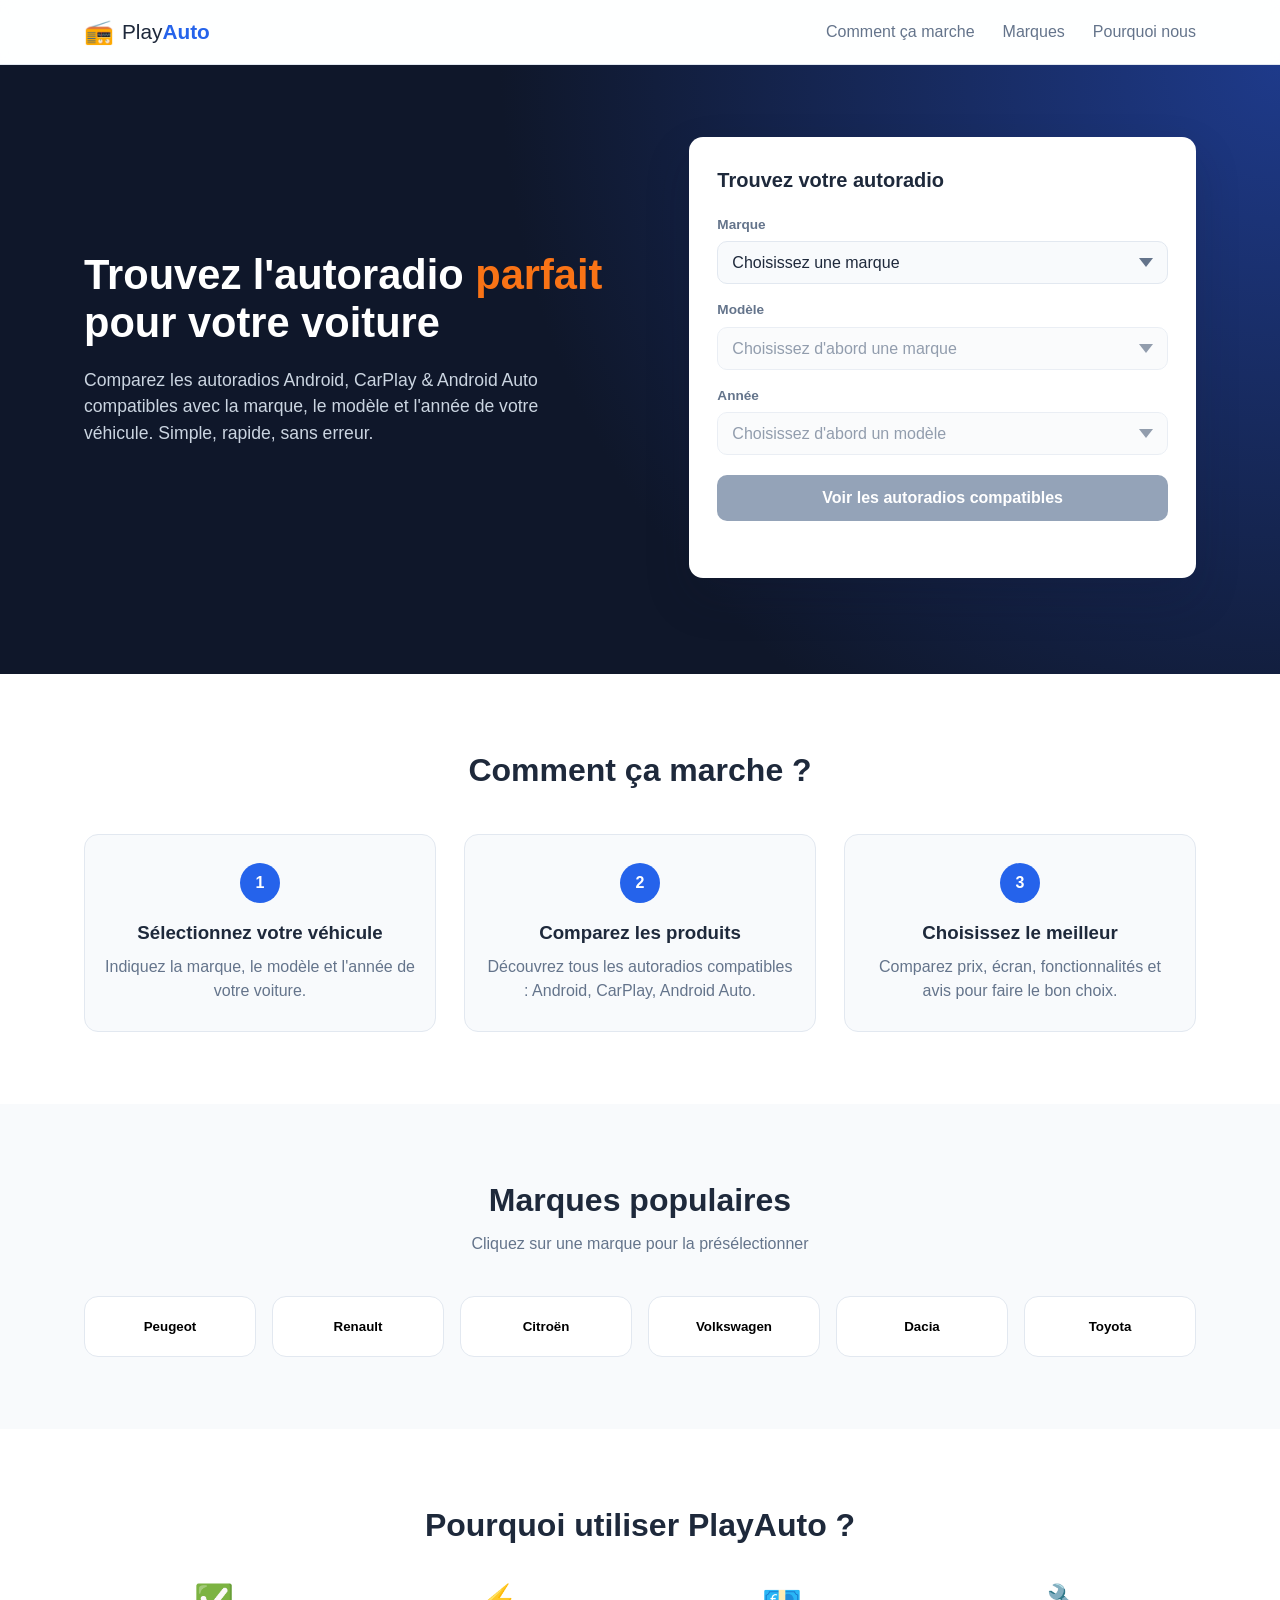
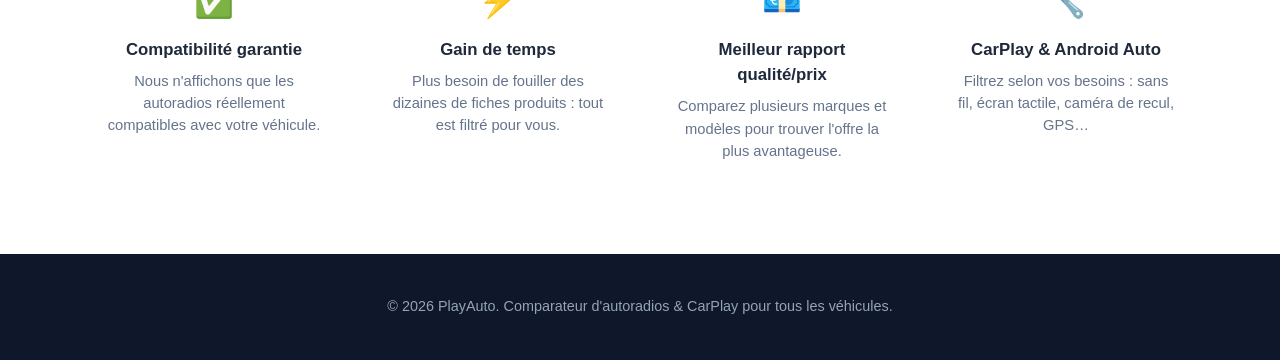
==== index.html @ 62241ee6 "Ajoute la page d'accueil du comparateur d'autoradios/CarPlay Sélecteur en cascade marque/modèle/anné" ====
<!DOCTYPE html>
<html lang="fr">
<head>
  <meta charset="UTF-8">
  <meta name="viewport" content="width=device-width, initial-scale=1.0">
  <title>PlayAuto – Comparateur d'autoradios & CarPlay</title>
  <meta name="description" content="Trouvez l'autoradio Android ou CarPlay compatible avec votre véhicule en quelques clics. Sélectionnez votre marque, modèle et année.">
  <link rel="stylesheet" href="css/style.css">
</head>
<body>

  <header class="site-header">
    <div class="container header-inner">
      <a href="index.html" class="logo">
        <span class="logo-icon">📻</span>
        <span>Play<strong>Auto</strong></span>
      </a>
      <nav class="main-nav">
        <a href="#comment-ca-marche">Comment ça marche</a>
        <a href="#marques">Marques</a>
        <a href="#pourquoi">Pourquoi nous</a>
      </nav>
    </div>
  </header>

  <main>
    <!-- HERO + SELECTEUR -->
    <section class="hero">
      <div class="container hero-inner">
        <div class="hero-text">
          <h1>Trouvez l'autoradio <span class="accent">parfait</span> pour votre voiture</h1>
          <p class="hero-subtitle">
            Comparez les autoradios Android, CarPlay &amp; Android Auto compatibles
            avec la marque, le modèle et l'année de votre véhicule. Simple, rapide, sans erreur.
          </p>
        </div>

        <form id="vehicle-form" class="selector-card" autocomplete="off">
          <h2 class="selector-title">Trouvez votre autoradio</h2>

          <div class="field">
            <label for="brand-select">Marque</label>
            <select id="brand-select" required>
              <option value="" disabled selected>Choisissez une marque</option>
            </select>
          </div>

          <div class="field">
            <label for="model-select">Modèle</label>
            <select id="model-select" required disabled>
              <option value="" disabled selected>Choisissez d'abord une marque</option>
            </select>
          </div>

          <div class="field">
            <label for="year-select">Année</label>
            <select id="year-select" required disabled>
              <option value="" disabled selected>Choisissez d'abord un modèle</option>
            </select>
          </div>

          <button type="submit" class="btn-primary" id="submit-btn" disabled>
            Voir les autoradios compatibles
          </button>
          <p class="form-hint" id="form-hint"></p>
        </form>
      </div>
    </section>

    <!-- COMMENT CA MARCHE -->
    <section id="comment-ca-marche" class="how-it-works">
      <div class="container">
        <h2 class="section-title">Comment ça marche ?</h2>
        <div class="steps">
          <div class="step">
            <div class="step-number">1</div>
            <h3>Sélectionnez votre véhicule</h3>
            <p>Indiquez la marque, le modèle et l'année de votre voiture.</p>
          </div>
          <div class="step">
            <div class="step-number">2</div>
            <h3>Comparez les produits</h3>
            <p>Découvrez tous les autoradios compatibles : Android, CarPlay, Android Auto.</p>
          </div>
          <div class="step">
            <div class="step-number">3</div>
            <h3>Choisissez le meilleur</h3>
            <p>Comparez prix, écran, fonctionnalités et avis pour faire le bon choix.</p>
          </div>
        </div>
      </div>
    </section>

    <!-- MARQUES POPULAIRES -->
    <section id="marques" class="brands">
      <div class="container">
        <h2 class="section-title">Marques populaires</h2>
        <p class="section-subtitle">Cliquez sur une marque pour la présélectionner</p>
        <div class="brand-grid" id="brand-grid"></div>
      </div>
    </section>

    <!-- POURQUOI NOUS -->
    <section id="pourquoi" class="why-us">
      <div class="container">
        <h2 class="section-title">Pourquoi utiliser PlayAuto ?</h2>
        <div class="feature-grid">
          <div class="feature">
            <span class="feature-icon">✅</span>
            <h3>Compatibilité garantie</h3>
            <p>Nous n'affichons que les autoradios réellement compatibles avec votre véhicule.</p>
          </div>
          <div class="feature">
            <span class="feature-icon">⚡</span>
            <h3>Gain de temps</h3>
            <p>Plus besoin de fouiller des dizaines de fiches produits : tout est filtré pour vous.</p>
          </div>
          <div class="feature">
            <span class="feature-icon">💶</span>
            <h3>Meilleur rapport qualité/prix</h3>
            <p>Comparez plusieurs marques et modèles pour trouver l'offre la plus avantageuse.</p>
          </div>
          <div class="feature">
            <span class="feature-icon">🔧</span>
            <h3>CarPlay & Android Auto</h3>
            <p>Filtrez selon vos besoins : sans fil, écran tactile, caméra de recul, GPS…</p>
          </div>
        </div>
      </div>
    </section>
  </main>

  <footer class="site-footer">
    <div class="container">
      <p>&copy; <span id="year"></span> PlayAuto. Comparateur d'autoradios & CarPlay pour tous les véhicules.</p>
    </div>
  </footer>

  <script src="js/data.js"></script>
  <script src="js/main.js"></script>
</body>
</html>
---- css/style.css ----
:root {
  --color-bg: #0f172a;
  --color-bg-light: #f8fafc;
  --color-primary: #2563eb;
  --color-primary-dark: #1d4ed8;
  --color-accent: #f97316;
  --color-text: #1e293b;
  --color-text-light: #64748b;
  --color-border: #e2e8f0;
  --color-white: #ffffff;
  --radius: 14px;
  --shadow: 0 10px 30px rgba(15, 23, 42, 0.08);
  --shadow-lg: 0 20px 45px rgba(15, 23, 42, 0.18);
  --max-width: 1160px;
}

* {
  box-sizing: border-box;
}

html {
  scroll-behavior: smooth;
}

body {
  margin: 0;
  font-family: "Segoe UI", Roboto, Helvetica, Arial, sans-serif;
  color: var(--color-text);
  background: var(--color-bg-light);
  line-height: 1.5;
}

.container {
  max-width: var(--max-width);
  margin: 0 auto;
  padding: 0 24px;
}

a {
  color: inherit;
  text-decoration: none;
}

/* ---------- HEADER ---------- */
.site-header {
  position: sticky;
  top: 0;
  z-index: 50;
  background: rgba(255, 255, 255, 0.85);
  backdrop-filter: blur(8px);
  border-bottom: 1px solid var(--color-border);
}

.header-inner {
  display: flex;
  align-items: center;
  justify-content: space-between;
  padding-top: 14px;
  padding-bottom: 14px;
}

.logo {
  display: flex;
  align-items: center;
  gap: 8px;
  font-size: 1.3rem;
  color: var(--color-text);
}

.logo strong {
  color: var(--color-primary);
}

.logo-icon {
  font-size: 1.5rem;
}

.main-nav {
  display: flex;
  gap: 28px;
}

.main-nav a {
  font-weight: 500;
  color: var(--color-text-light);
  transition: color 0.2s;
}

.main-nav a:hover {
  color: var(--color-primary);
}

/* ---------- HERO ---------- */
.hero {
  background: radial-gradient(circle at top right, #1e3a8a 0%, #0f172a 55%, #0f172a 100%);
  color: var(--color-white);
  padding: 72px 0 96px;
}

.hero-inner {
  display: grid;
  grid-template-columns: 1.1fr 1fr;
  gap: 48px;
  align-items: center;
}

.hero-text h1 {
  font-size: 2.6rem;
  line-height: 1.15;
  margin: 0 0 20px;
}

.accent {
  color: var(--color-accent);
}

.hero-subtitle {
  font-size: 1.1rem;
  color: #cbd5e1;
  max-width: 480px;
}

/* ---------- SELECTOR CARD ---------- */
.selector-card {
  background: var(--color-white);
  color: var(--color-text);
  border-radius: var(--radius);
  padding: 28px;
  box-shadow: var(--shadow-lg);
  display: flex;
  flex-direction: column;
  gap: 16px;
}

.selector-title {
  margin: 0 0 4px;
  font-size: 1.25rem;
}

.field {
  display: flex;
  flex-direction: column;
  gap: 6px;
}

.field label {
  font-size: 0.85rem;
  font-weight: 600;
  color: var(--color-text-light);
}

.field select {
  padding: 12px 14px;
  border-radius: 10px;
  border: 1.5px solid var(--color-border);
  font-size: 1rem;
  background: var(--color-bg-light);
  color: var(--color-text);
  appearance: none;
  background-image: url("data:image/svg+xml,%3Csvg xmlns='http://www.w3.org/2000/svg' width='14' height='9' viewBox='0 0 14 9'%3E%3Cpath fill='%2364748b' d='M7 9 0 0h14z'/%3E%3C/svg%3E");
  background-repeat: no-repeat;
  background-position: right 14px center;
  transition: border-color 0.2s;
}

.field select:focus {
  outline: none;
  border-color: var(--color-primary);
}

.field select:disabled {
  color: var(--color-text-light);
  cursor: not-allowed;
  opacity: 0.7;
}

.btn-primary {
  margin-top: 4px;
  padding: 14px 20px;
  border: none;
  border-radius: 10px;
  background: var(--color-primary);
  color: var(--color-white);
  font-size: 1rem;
  font-weight: 600;
  cursor: pointer;
  transition: background 0.2s, transform 0.1s;
}

.btn-primary:hover:not(:disabled) {
  background: var(--color-primary-dark);
}

.btn-primary:active:not(:disabled) {
  transform: scale(0.99);
}

.btn-primary:disabled {
  background: #94a3b8;
  cursor: not-allowed;
}

.form-hint {
  margin: 0;
  font-size: 0.8rem;
  color: var(--color-text-light);
  min-height: 1em;
}

/* ---------- SECTIONS COMMUNES ---------- */
section {
  padding: 72px 0;
}

.section-title {
  text-align: center;
  font-size: 2rem;
  margin: 0 0 8px;
}

.section-subtitle {
  text-align: center;
  color: var(--color-text-light);
  margin: 0 0 40px;
}

/* ---------- HOW IT WORKS ---------- */
.how-it-works {
  background: var(--color-white);
}

.steps {
  display: grid;
  grid-template-columns: repeat(3, 1fr);
  gap: 28px;
  margin-top: 40px;
}

.step {
  text-align: center;
  padding: 28px 20px;
  border-radius: var(--radius);
  background: var(--color-bg-light);
  border: 1px solid var(--color-border);
}

.step-number {
  width: 40px;
  height: 40px;
  margin: 0 auto 16px;
  border-radius: 50%;
  background: var(--color-primary);
  color: var(--color-white);
  display: flex;
  align-items: center;
  justify-content: center;
  font-weight: 700;
}

.step h3 {
  margin: 0 0 8px;
}

.step p {
  color: var(--color-text-light);
  margin: 0;
}

/* ---------- BRANDS ---------- */
.brands {
  background: var(--color-bg-light);
}

.brand-grid {
  display: grid;
  grid-template-columns: repeat(6, 1fr);
  gap: 16px;
}

.brand-card {
  background: var(--color-white);
  border: 1.5px solid var(--color-border);
  border-radius: var(--radius);
  padding: 22px 12px;
  text-align: center;
  cursor: pointer;
  font-weight: 600;
  transition: border-color 0.2s, transform 0.15s, box-shadow 0.2s;
}

.brand-card:hover {
  border-color: var(--color-primary);
  transform: translateY(-3px);
  box-shadow: var(--shadow);
}

/* ---------- WHY US ---------- */
.why-us {
  background: var(--color-white);
}

.feature-grid {
  display: grid;
  grid-template-columns: repeat(4, 1fr);
  gap: 24px;
}

.feature {
  text-align: center;
  padding: 20px;
}

.feature-icon {
  font-size: 2rem;
  display: block;
  margin-bottom: 12px;
}

.feature h3 {
  margin: 0 0 8px;
  font-size: 1.05rem;
}

.feature p {
  color: var(--color-text-light);
  margin: 0;
  font-size: 0.92rem;
}

/* ---------- FOOTER ---------- */
.site-footer {
  background: var(--color-bg);
  color: #94a3b8;
  padding: 28px 0;
  text-align: center;
  font-size: 0.9rem;
}

/* ---------- RESPONSIVE ---------- */
@media (max-width: 900px) {
  .hero-inner {
    grid-template-columns: 1fr;
  }

  .steps,
  .feature-grid {
    grid-template-columns: repeat(2, 1fr);
  }

  .brand-grid {
    grid-template-columns: repeat(3, 1fr);
  }
}

@media (max-width: 560px) {
  .hero {
    padding: 48px 0 64px;
  }

  .hero-text h1 {
    font-size: 2rem;
  }

  .steps,
  .feature-grid {
    grid-template-columns: 1fr;
  }

  .brand-grid {
    grid-template-columns: repeat(2, 1fr);
  }

  .main-nav {
    display: none;
  }
}
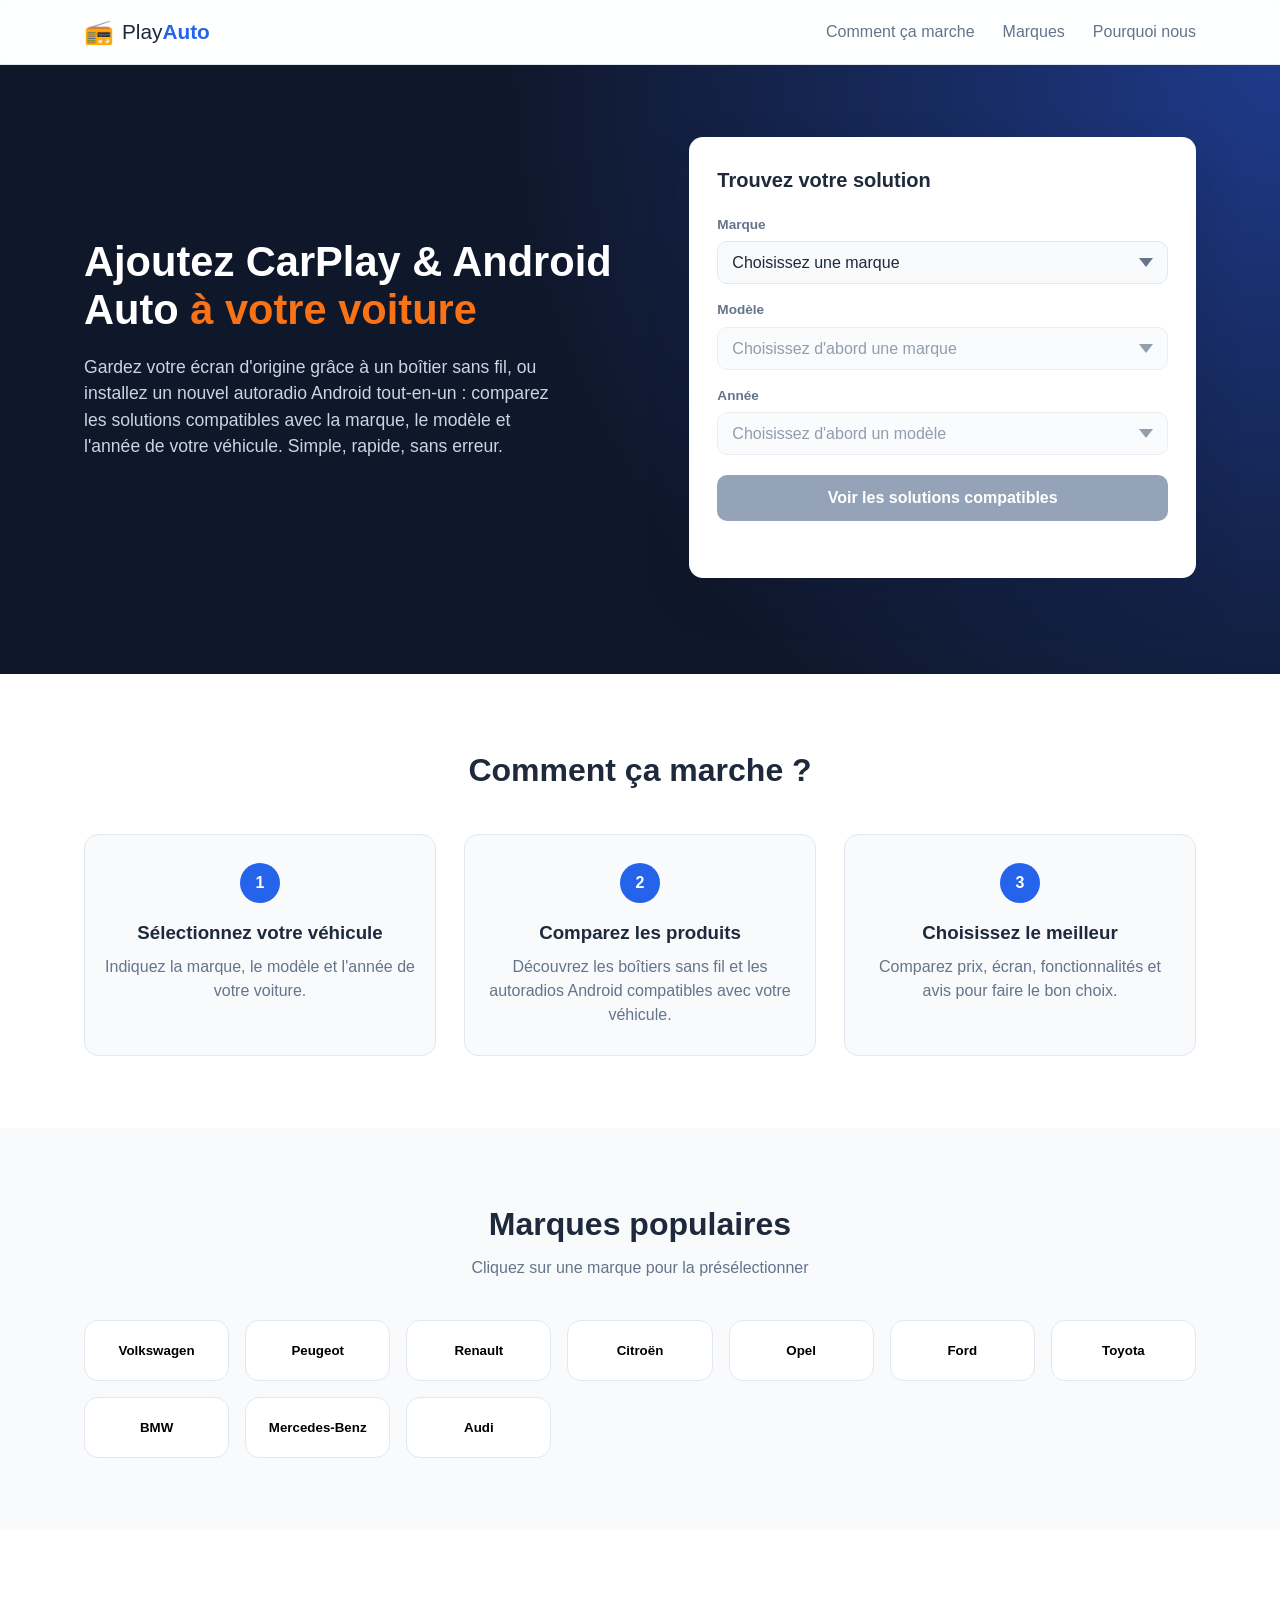
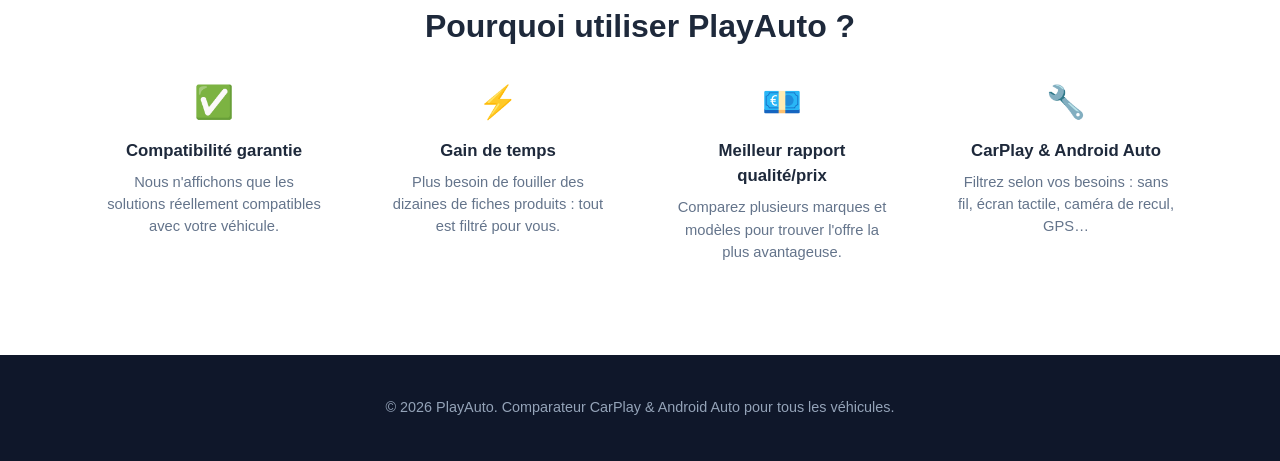
==== commit df3061ec: "Neutralise le message d'accueil et ajoute le changement de véhicule en ligne - Le hero et les libell" ====
--- a/index.html
+++ b/index.html
@@ -3,8 +3,8 @@
 <head>
   <meta charset="UTF-8">
   <meta name="viewport" content="width=device-width, initial-scale=1.0">
-  <title>PlayAuto – Comparateur d'autoradios & CarPlay</title>
-  <meta name="description" content="Trouvez l'autoradio Android ou CarPlay compatible avec votre véhicule en quelques clics. Sélectionnez votre marque, modèle et année.">
+  <title>PlayAuto – Comparateur CarPlay & Android Auto</title>
+  <meta name="description" content="Trouvez la solution CarPlay/Android Auto compatible avec votre véhicule : boîtier sans fil ou nouvel autoradio Android. Sélectionnez votre marque, modèle et année.">
   <link rel="stylesheet" href="css/style.css">
 </head>
 <body>
@@ -28,15 +28,16 @@
     <section class="hero">
       <div class="container hero-inner">
         <div class="hero-text">
-          <h1>Trouvez l'autoradio <span class="accent">parfait</span> pour votre voiture</h1>
+          <h1>Ajoutez CarPlay &amp; Android Auto <span class="accent">à votre voiture</span></h1>
           <p class="hero-subtitle">
-            Comparez les autoradios Android, CarPlay &amp; Android Auto compatibles
-            avec la marque, le modèle et l'année de votre véhicule. Simple, rapide, sans erreur.
+            Gardez votre écran d'origine grâce à un boîtier sans fil, ou installez un nouvel
+            autoradio Android tout-en-un : comparez les solutions compatibles avec la marque,
+            le modèle et l'année de votre véhicule. Simple, rapide, sans erreur.
           </p>
         </div>
 
         <form id="vehicle-form" class="selector-card" autocomplete="off">
-          <h2 class="selector-title">Trouvez votre autoradio</h2>
+          <h2 class="selector-title">Trouvez votre solution</h2>
 
           <div class="field">
             <label for="brand-select">Marque</label>
@@ -60,7 +61,7 @@
           </div>
 
           <button type="submit" class="btn-primary" id="submit-btn" disabled>
-            Voir les autoradios compatibles
+            Voir les solutions compatibles
           </button>
           <p class="form-hint" id="form-hint"></p>
         </form>
@@ -80,7 +81,7 @@
           <div class="step">
             <div class="step-number">2</div>
             <h3>Comparez les produits</h3>
-            <p>Découvrez tous les autoradios compatibles : Android, CarPlay, Android Auto.</p>
+            <p>Découvrez les boîtiers sans fil et les autoradios Android compatibles avec votre véhicule.</p>
           </div>
           <div class="step">
             <div class="step-number">3</div>
@@ -108,7 +109,7 @@
           <div class="feature">
             <span class="feature-icon">✅</span>
             <h3>Compatibilité garantie</h3>
-            <p>Nous n'affichons que les autoradios réellement compatibles avec votre véhicule.</p>
+            <p>Nous n'affichons que les solutions réellement compatibles avec votre véhicule.</p>
           </div>
           <div class="feature">
             <span class="feature-icon">⚡</span>
@@ -132,7 +133,7 @@
 
   <footer class="site-footer">
     <div class="container">
-      <p>&copy; <span id="year"></span> PlayAuto. Comparateur d'autoradios & CarPlay pour tous les véhicules.</p>
+      <p>&copy; <span id="year"></span> PlayAuto. Comparateur CarPlay & Android Auto pour tous les véhicules.</p>
     </div>
   </footer>
 
--- a/css/style.css
+++ b/css/style.css
@@ -8,6 +8,12 @@
   --color-text-light: #64748b;
   --color-border: #e2e8f0;
   --color-white: #ffffff;
+  --color-success: #16a34a;
+  --color-success-bg: #f0fdf4;
+  --color-danger: #dc2626;
+  --color-danger-bg: #fef2f2;
+  --color-warning: #b45309;
+  --color-warning-bg: #fffbeb;
   --radius: 14px;
   --shadow: 0 10px 30px rgba(15, 23, 42, 0.08);
   --shadow-lg: 0 20px 45px rgba(15, 23, 42, 0.18);
@@ -200,6 +206,29 @@
   cursor: not-allowed;
 }
 
+.btn-primary.btn-sm {
+  padding: 10px 16px;
+  font-size: 0.9rem;
+  width: 100%;
+}
+
+.btn-secondary {
+  padding: 10px 18px;
+  border-radius: 10px;
+  border: 1.5px solid var(--color-border);
+  background: var(--color-white);
+  color: var(--color-text);
+  font-weight: 600;
+  font-size: 0.9rem;
+  white-space: nowrap;
+  transition: border-color 0.2s, color 0.2s;
+}
+
+.btn-secondary:hover {
+  border-color: var(--color-primary);
+  color: var(--color-primary);
+}
+
 .form-hint {
   margin: 0;
   font-size: 0.8rem;
@@ -273,7 +302,7 @@
 
 .brand-grid {
   display: grid;
-  grid-template-columns: repeat(6, 1fr);
+  grid-template-columns: repeat(auto-fill, minmax(140px, 1fr));
   gap: 16px;
 }
 
@@ -336,6 +365,332 @@
   font-size: 0.9rem;
 }
 
+/* ---------- RECAP BAR (résultats) ---------- */
+.recap-bar {
+  background: var(--color-white);
+  border-bottom: 1px solid var(--color-border);
+  padding: 24px 0;
+}
+
+.recap-inner {
+  display: flex;
+  align-items: center;
+  justify-content: space-between;
+  gap: 16px;
+  flex-wrap: wrap;
+}
+
+.recap-label {
+  display: block;
+  font-size: 0.8rem;
+  font-weight: 600;
+  color: var(--color-text-light);
+  text-transform: uppercase;
+  letter-spacing: 0.03em;
+}
+
+.recap-vehicle {
+  margin: 4px 0 0;
+  font-size: 1.5rem;
+}
+
+.change-vehicle-panel {
+  margin-top: 20px;
+  padding: 20px;
+  background: var(--color-bg-light);
+  border: 1px solid var(--color-border);
+  border-radius: var(--radius);
+  display: flex;
+  flex-direction: column;
+  gap: 16px;
+}
+
+.change-vehicle-grid {
+  display: grid;
+  grid-template-columns: repeat(3, 1fr);
+  gap: 16px;
+}
+
+/* ---------- CHOIX (résultats) ---------- */
+.choice-section {
+  background: var(--color-bg-light);
+}
+
+.choice-grid {
+  display: grid;
+  grid-template-columns: 1fr 1fr;
+  gap: 24px;
+  margin-top: 8px;
+}
+
+.choice-card {
+  background: var(--color-white);
+  border: 2px solid var(--color-border);
+  border-radius: var(--radius);
+  padding: 28px;
+  text-align: left;
+  cursor: pointer;
+  font-family: inherit;
+  color: var(--color-text);
+  display: flex;
+  flex-direction: column;
+  gap: 10px;
+  transition: border-color 0.2s, box-shadow 0.2s, transform 0.15s;
+}
+
+.choice-card:hover:not(:disabled) {
+  border-color: var(--color-primary);
+  box-shadow: var(--shadow);
+  transform: translateY(-2px);
+}
+
+.choice-card--active {
+  border-color: var(--color-primary);
+  box-shadow: var(--shadow);
+}
+
+.choice-card--disabled {
+  opacity: 0.6;
+  cursor: not-allowed;
+}
+
+.choice-icon {
+  font-size: 2rem;
+}
+
+.choice-card h3 {
+  margin: 0;
+  font-size: 1.15rem;
+}
+
+.choice-card p {
+  margin: 0;
+  color: var(--color-text-light);
+  font-size: 0.95rem;
+  flex: 1;
+}
+
+.compat-badge {
+  display: inline-block;
+  align-self: flex-start;
+  padding: 6px 12px;
+  border-radius: 999px;
+  font-size: 0.82rem;
+  font-weight: 600;
+  background: var(--color-border);
+  color: var(--color-text-light);
+}
+
+.compat-badge.compat-yes {
+  background: var(--color-success-bg);
+  color: var(--color-success);
+}
+
+.compat-badge.compat-no {
+  background: var(--color-danger-bg);
+  color: var(--color-danger);
+}
+
+.compat-badge.compat-unknown {
+  background: var(--color-warning-bg);
+  color: var(--color-warning);
+}
+
+.compat-note {
+  max-width: 760px;
+  margin: 24px auto 0;
+  padding: 14px 18px;
+  border-radius: 10px;
+  font-size: 0.9rem;
+  text-align: left;
+}
+
+.compat-note--no {
+  background: var(--color-danger-bg);
+  color: var(--color-danger);
+}
+
+.compat-note--unknown {
+  background: var(--color-warning-bg);
+  color: var(--color-warning);
+}
+
+/* ---------- PRODUITS (résultats) ---------- */
+.products-section {
+  background: var(--color-white);
+}
+
+.products-header {
+  display: flex;
+  align-items: center;
+  justify-content: space-between;
+  gap: 16px;
+  flex-wrap: wrap;
+  margin-bottom: 32px;
+}
+
+.products-header .section-title {
+  margin: 0;
+  text-align: left;
+}
+
+.mode-toggle {
+  display: flex;
+  background: var(--color-bg-light);
+  border: 1px solid var(--color-border);
+  border-radius: 999px;
+  padding: 4px;
+  gap: 4px;
+}
+
+.toggle-btn {
+  border: none;
+  background: transparent;
+  padding: 8px 16px;
+  border-radius: 999px;
+  font-size: 0.88rem;
+  font-weight: 600;
+  color: var(--color-text-light);
+  cursor: pointer;
+  font-family: inherit;
+  transition: background 0.2s, color 0.2s;
+}
+
+.toggle-btn--active {
+  background: var(--color-primary);
+  color: var(--color-white);
+}
+
+.podium {
+  display: grid;
+  grid-template-columns: repeat(3, 1fr);
+  gap: 20px;
+  margin-bottom: 40px;
+}
+
+.products-toolbar {
+  display: flex;
+  align-items: center;
+  gap: 10px;
+  margin-bottom: 20px;
+  font-size: 0.9rem;
+  color: var(--color-text-light);
+}
+
+.products-toolbar select {
+  padding: 8px 12px;
+  border-radius: 8px;
+  border: 1.5px solid var(--color-border);
+  font-size: 0.9rem;
+  background: var(--color-white);
+  color: var(--color-text);
+}
+
+.product-grid {
+  display: grid;
+  grid-template-columns: repeat(auto-fill, minmax(240px, 1fr));
+  gap: 20px;
+}
+
+.product-card {
+  position: relative;
+  background: var(--color-white);
+  border: 1.5px solid var(--color-border);
+  border-radius: var(--radius);
+  padding: 24px 20px 20px;
+  display: flex;
+  flex-direction: column;
+  gap: 10px;
+}
+
+.product-card--featured {
+  border-color: var(--color-primary);
+  box-shadow: var(--shadow);
+}
+
+.product-ribbon {
+  position: absolute;
+  top: -12px;
+  left: 16px;
+  background: var(--color-primary);
+  color: var(--color-white);
+  font-size: 0.78rem;
+  font-weight: 700;
+  padding: 5px 12px;
+  border-radius: 999px;
+  box-shadow: var(--shadow);
+}
+
+.product-icon {
+  font-size: 1.8rem;
+}
+
+.product-name {
+  margin: 0;
+  font-size: 1.05rem;
+}
+
+.product-screen {
+  display: inline-block;
+  width: fit-content;
+  font-size: 0.78rem;
+  font-weight: 600;
+  color: var(--color-primary);
+  background: #eff6ff;
+  padding: 3px 10px;
+  border-radius: 999px;
+}
+
+.product-rating {
+  display: flex;
+  align-items: center;
+  gap: 8px;
+  font-size: 0.85rem;
+  color: var(--color-text-light);
+}
+
+.stars {
+  color: var(--color-accent);
+  letter-spacing: 1px;
+}
+
+.product-features {
+  margin: 0;
+  padding-left: 18px;
+  font-size: 0.85rem;
+  color: var(--color-text-light);
+  flex: 1;
+}
+
+.product-features li {
+  margin-bottom: 4px;
+}
+
+.product-footer {
+  display: flex;
+  flex-direction: column;
+  gap: 10px;
+  padding-top: 8px;
+  border-top: 1px solid var(--color-border);
+}
+
+.product-meta {
+  display: flex;
+  align-items: center;
+  justify-content: space-between;
+}
+
+.product-price {
+  font-size: 1.3rem;
+  font-weight: 700;
+  color: var(--color-text);
+}
+
+.product-delivery {
+  font-size: 0.8rem;
+  color: var(--color-text-light);
+}
+
 /* ---------- RESPONSIVE ---------- */
 @media (max-width: 900px) {
   .hero-inner {
@@ -347,8 +702,8 @@
     grid-template-columns: repeat(2, 1fr);
   }
 
-  .brand-grid {
-    grid-template-columns: repeat(3, 1fr);
+  .podium {
+    grid-template-columns: 1fr;
   }
 }
 
@@ -366,11 +721,25 @@
     grid-template-columns: 1fr;
   }
 
-  .brand-grid {
-    grid-template-columns: repeat(2, 1fr);
-  }
-
   .main-nav {
     display: none;
   }
-}
+
+  .choice-grid {
+    grid-template-columns: 1fr;
+  }
+
+  .change-vehicle-grid {
+    grid-template-columns: 1fr;
+  }
+
+  .recap-inner {
+    flex-direction: column;
+    align-items: flex-start;
+  }
+
+  .products-header {
+    flex-direction: column;
+    align-items: flex-start;
+  }
+}
